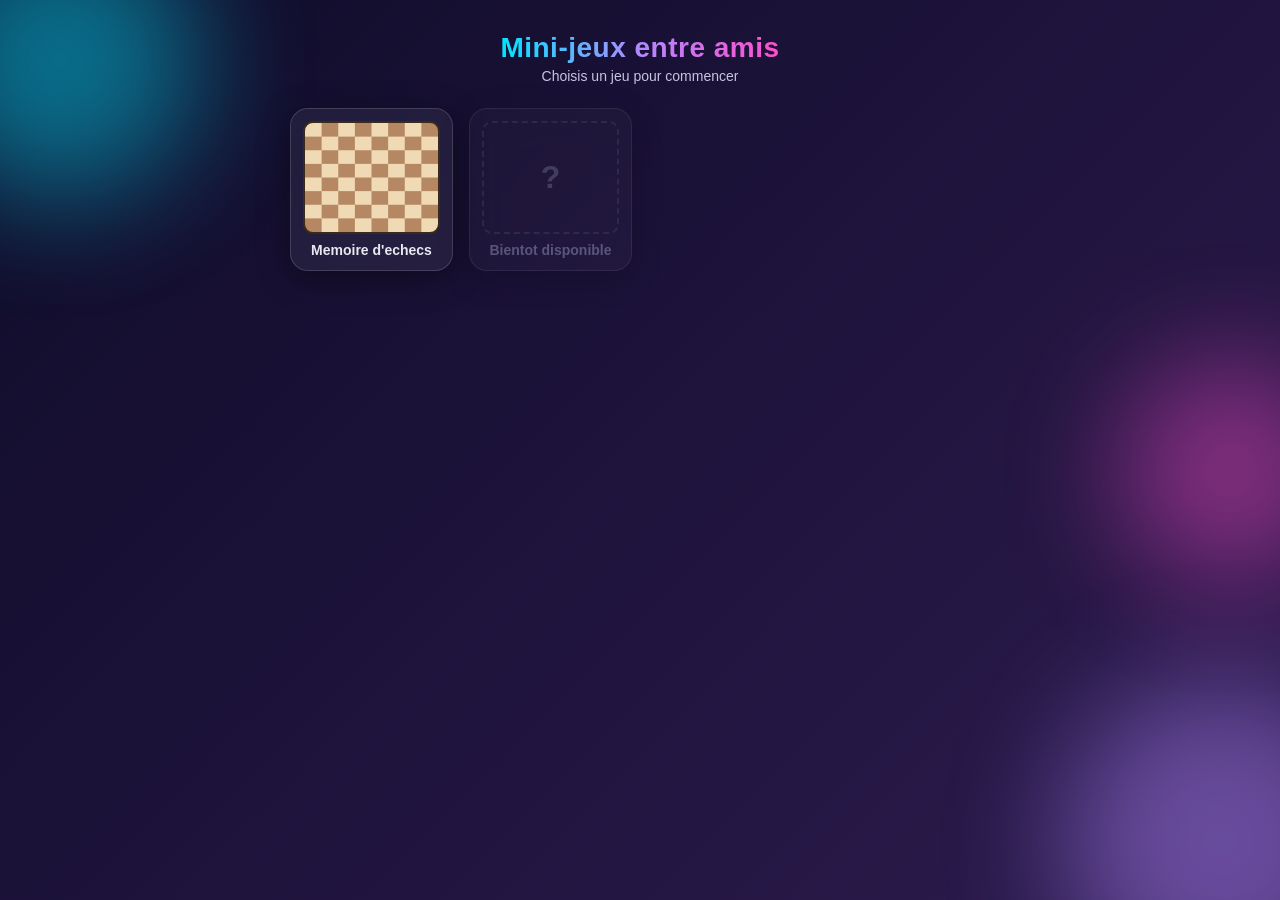
==== index.html @ b752e488 "Home menu" ====
<!DOCTYPE html>
<html lang="fr">
<head>
  <meta charset="UTF-8">
  <meta name="viewport" content="width=device-width, initial-scale=1.0">
  <title>Mini-jeux entre amis</title>
  <link rel="stylesheet" href="shared/theme.css">
  <link rel="stylesheet" href="style.css">
</head>
<body>

  <div class="orb orb-1"></div>
  <div class="orb orb-2"></div>
  <div class="orb orb-3"></div>

  <div class="page">
    <h1>Mini-jeux entre amis</h1>
    <p class="subtitle">Choisis un jeu pour commencer</p>

    <div class="games-grid">

      <a class="game-card" href="chess-memory/index.html">
        <div class="game-thumb game-thumb--chess"></div>
        <div class="game-title">Memoire d'echecs</div>
      </a>

      <div class="game-card game-card--soon">
        <div class="game-thumb game-thumb--soon">?</div>
        <div class="game-title">Bientot disponible</div>
      </div>


    </div>
  </div>

</body>
</html>
---- shared/theme.css ----
/* ============================================================
   THEME COMMUN - mini-jeux-amis
   ============================================================
   Ce fichier contient ce qui est partage par TOUTES les pages
   du site (page d'accueil + chaque jeu) : la reinitialisation
   de base, le fond degrade anime, les "orbes" flottantes, et
   quelques classes utilitaires.

   Chaque page doit charger ce fichier AVANT son propre style.css,
   par exemple :
     <link rel="stylesheet" href="../shared/theme.css">
     <link rel="stylesheet" href="style.css">
   ============================================================ */

* {
  box-sizing: border-box;
}

body {
  margin: 0;
  min-height: 100vh;
  font-family: 'Segoe UI', Arial, sans-serif;
  color: #e8e8f0;
  background: linear-gradient(-45deg, #0f0c29, #24243e, #1a1a40, #2d1b4e, #0f0c29);
  background-size: 400% 400%;
  animation: gradientFlow 18s ease infinite;
  display: flex;
  justify-content: center;
  align-items: flex-start;
  padding: 1.5rem 1rem;
  position: relative;
  overflow-x: hidden;
}

@keyframes gradientFlow {
  0%   { background-position: 0% 50%; }
  50%  { background-position: 100% 50%; }
  100% { background-position: 0% 50%; }
}

/* Orbes flottantes en fond */
.orb {
  position: fixed;
  border-radius: 50%;
  filter: blur(60px);
  opacity: 0.45;
  pointer-events: none;
  z-index: 0;
}
.orb-1 {
  width: 280px; height: 280px;
  background: #00e5ff;
  top: -80px; left: -80px;
  animation: floatOrb1 22s ease-in-out infinite;
}
.orb-2 {
  width: 320px; height: 320px;
  background: #b388ff;
  bottom: -100px; right: -100px;
  animation: floatOrb2 26s ease-in-out infinite;
}
.orb-3 {
  width: 220px; height: 220px;
  background: #ff4ecb;
  top: 40%; right: -60px;
  animation: floatOrb3 30s ease-in-out infinite;
}
@keyframes floatOrb1 {
  0%, 100% { transform: translate(0, 0); }
  50%      { transform: translate(70px, 90px); }
}
@keyframes floatOrb2 {
  0%, 100% { transform: translate(0, 0); }
  50%      { transform: translate(-60px, -80px); }
}
@keyframes floatOrb3 {
  0%, 100% { transform: translate(0, 0); }
  50%      { transform: translate(-50px, 60px); }
}

/* Classe utilitaire generique : cache un element */
.hidden {
  display: none !important;
}

/* ============================================================
   THEME CLAIR
   Active via la classe .light-theme sur <body> (cf. settings).
   Le fond passe en degrade clair et les orbes sont attenuees.
   Les surcharges propres a chaque jeu sont dans son style.css.
   ============================================================ */
body.light-theme {
  color: #25243a;
  background: linear-gradient(-45deg, #eef1fb, #f6ecfb, #e9f1fb, #fbeef6, #eef1fb);
  background-size: 400% 400%;
}
body.light-theme .orb {
  opacity: 0.28;
}
---- style.css ----
/* ============================================================
   PAGE D'ACCUEIL - mini-jeux-amis
   ============================================================
   Le theme commun (fond, orbes, .hidden) est dans
   shared/theme.css, charge avant ce fichier.
   ============================================================ */

.page {
  width: min(700px, 100%);
  display: flex;
  flex-direction: column;
  align-items: center;
  position: relative;
  z-index: 1;
}

.page h1 {
  text-align: center;
  margin: 0.5rem 0 0.25rem;
  font-size: 28px;
  font-weight: 700;
  letter-spacing: 0.5px;
  background: linear-gradient(90deg, #00e5ff, #b388ff, #ff4ecb);
  -webkit-background-clip: text;
  background-clip: text;
  color: transparent;
}

.subtitle {
  text-align: center;
  color: #c5c5e0;
  font-size: 14px;
  margin: 0 0 1.5rem;
}

/* Grille des jeux : carre, et qui s'adapte au nombre de jeux/largeur d'ecran */
.games-grid {
  display: grid;
  grid-template-columns: repeat(auto-fill, minmax(140px, 1fr));
  gap: 1rem;
  width: 100%;
}

/* Une carte = un jeu */
.game-card {
  aspect-ratio: 1;
  display: flex;
  flex-direction: column;
  align-items: center;
  justify-content: center;
  gap: 0.5rem;
  padding: 0.75rem;
  text-decoration: none;
  color: #e8e8f0;

  background: rgba(255, 255, 255, 0.06);
  backdrop-filter: blur(16px);
  -webkit-backdrop-filter: blur(16px);
  border: 1px solid rgba(255, 255, 255, 0.15);
  border-radius: 18px;
  box-shadow: 0 8px 32px rgba(0, 0, 0, 0.4);

  transition: transform 0.2s ease, box-shadow 0.2s ease, border-color 0.2s ease;
}

/* Effet au survol (uniquement sur les jeux jouables, donc les <a>) */
a.game-card:hover {
  transform: translateY(-4px) scale(1.02);
  border-color: rgba(0, 229, 255, 0.5);
  box-shadow: 0 12px 28px rgba(0, 0, 0, 0.45), 0 0 24px rgba(0, 229, 255, 0.25);
}
a.game-card:active {
  transform: translateY(-1px) scale(0.99);
}

.game-title {
  font-size: 14px;
  font-weight: 600;
  text-align: center;
}

/* Vignette generique : prend toute la largeur de la carte, coins arrondis */
.game-thumb {
  width: 100%;
  flex: 1;
  border-radius: 10px;
}

/* Vignette "Memoire d'echecs" : un damier dessine en CSS pur
   (repeating-conic-gradient cree un motif 2x2 ; avec un
   background-size de 25% x 25%, ce motif se repete 4x4 fois,
   ce qui donne un damier 8x8 -- comme un vrai echiquier). */
.game-thumb--chess {
  background-color: #f0d9b5;
  background-image: repeating-conic-gradient(
    #b58863 0% 25%,
    #f0d9b5 0% 50%
  );
  background-size: 25% 25%;
  border: 2px solid #3a2a1a;
}

/* Vignette des jeux "a venir" */
.game-thumb--soon {
  display: flex;
  align-items: center;
  justify-content: center;
  font-size: 32px;
  font-weight: 700;
  color: #6a6a8a;
  border: 2px dashed rgba(255, 255, 255, 0.15);
}

/* Carte d'un jeu pas encore disponible : grisee, pas d'effet au survol */
.game-card--soon {
  opacity: 0.5;
  cursor: default;
}
.game-card--soon .game-title {
  color: #9a9ac0;
}
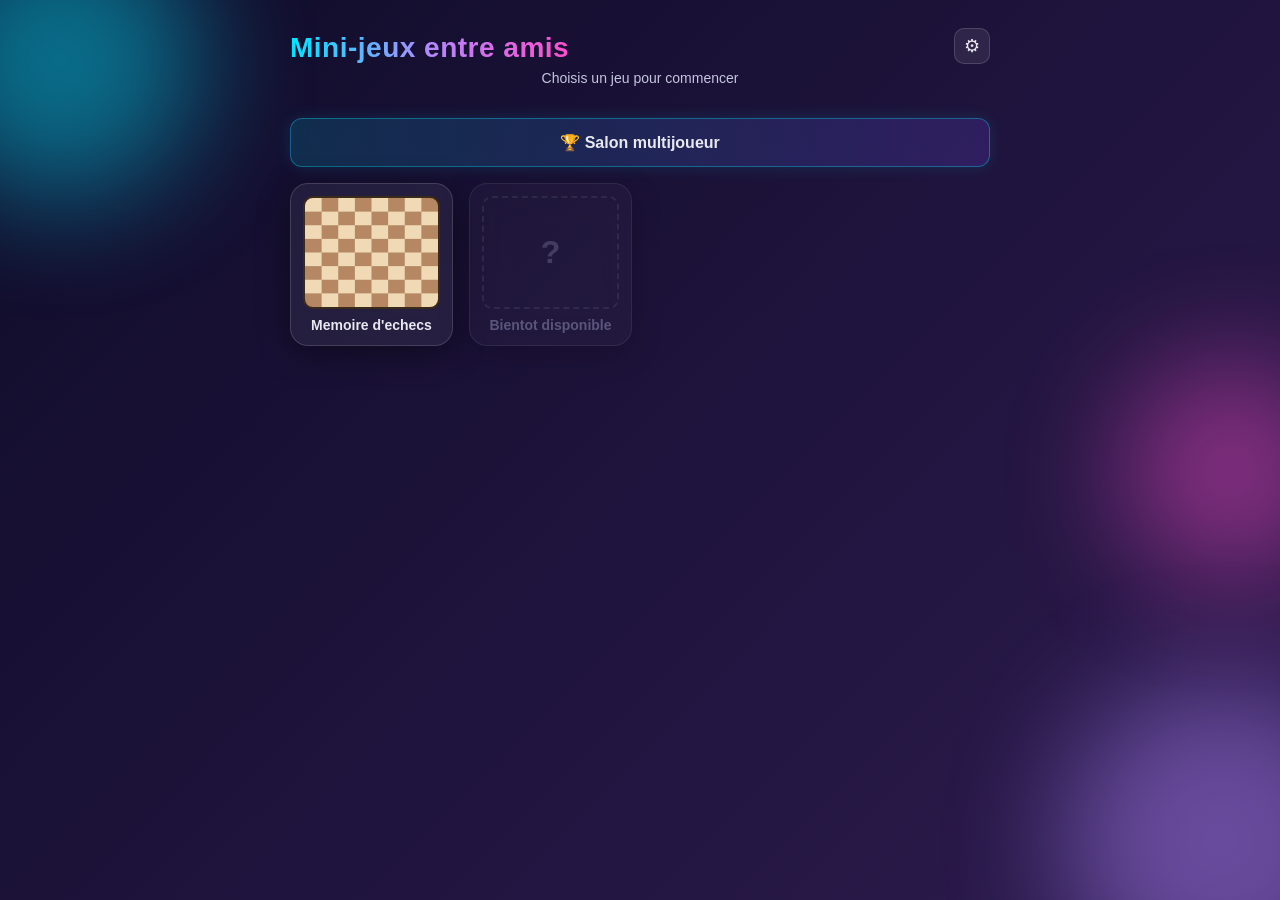
==== commit c29798a3: "maj 1(1)" ====
--- a/index.html
+++ b/index.html
@@ -6,6 +6,7 @@
   <title>Mini-jeux entre amis</title>
   <link rel="stylesheet" href="shared/theme.css">
   <link rel="stylesheet" href="style.css">
+  <link rel="icon" type="image/png" href="favicon.png">
 </head>
 <body>
 
@@ -14,8 +15,13 @@
   <div class="orb orb-3"></div>
 
   <div class="page">
-    <h1>Mini-jeux entre amis</h1>
+    <div class="home-topbar">
+      <h1>Mini-jeux entre amis</h1>
+      <button id="homeSettingsBtn" class="home-icon-btn" title="Parametres" aria-label="Parametres">&#9881;</button>
+    </div>
     <p class="subtitle">Choisis un jeu pour commencer</p>
+
+    <button id="salonBtn" class="home-salon-btn">&#127942; Salon multijoueur</button>
 
     <div class="games-grid">
 
@@ -29,9 +35,207 @@
         <div class="game-title">Bientot disponible</div>
       </div>
 
-
     </div>
   </div>
+
+  <!-- MODALE SALON -->
+  <div class="home-modal-overlay hidden" id="salonModal">
+    <div class="home-modal-card">
+      <div class="home-modal-header">
+        <h2>Salon multijoueur</h2>
+        <button id="salonModalCloseBtn" class="home-icon-btn" aria-label="Fermer">&#10005;</button>
+      </div>
+
+      <!-- Etape 1 : creer ou rejoindre -->
+      <div id="salonStep1">
+        <button id="showCreateBtn" class="home-mode-btn">
+          <span class="home-mode-btn-title">Creer un salon</span>
+          <span class="home-mode-btn-desc">Lance une session et invite tes amis</span>
+        </button>
+        <div class="home-online-divider"><span>ou</span></div>
+        <button id="showJoinBtn" class="home-mode-btn">
+          <span class="home-mode-btn-title">Rejoindre un salon</span>
+          <span class="home-mode-btn-desc">Entre le code donne par le createur</span>
+        </button>
+      </div>
+
+      <!-- Etape 2a : creer -->
+      <div id="salonCreateStep" class="hidden">
+        <button type="button" id="createBackBtn" class="home-back-btn">&larr; Retour</button>
+        <label class="home-label" for="createNameInput">Ton prenom</label>
+        <input type="text" id="createNameInput" class="home-input" placeholder="Ton prenom" autocomplete="off">
+        <span class="home-field-label">Choix du jeu</span>
+        <div class="home-game-choice">
+          <div class="home-game-choice-item">&#9822; Memoire d'echecs</div>
+        </div>
+        <button id="doCreateBtn" class="home-primary-btn">Creer le salon</button>
+        <p id="createError" class="home-error hidden"></p>
+      </div>
+
+      <!-- Etape 2b : rejoindre -->
+      <div id="salonJoinStep" class="hidden">
+        <button type="button" id="joinBackBtn" class="home-back-btn">&larr; Retour</button>
+        <label class="home-label" for="joinNameInput">Ton prenom</label>
+        <input type="text" id="joinNameInput" class="home-input" placeholder="Ton prenom" autocomplete="off">
+        <label class="home-label" for="joinCodeInput">Code du salon</label>
+        <input type="text" id="joinCodeInput" class="home-input home-code-input"
+               placeholder="AB3X7K" maxlength="6"
+               autocomplete="off" autocapitalize="characters">
+        <button id="doJoinBtn" class="home-primary-btn">Rejoindre</button>
+        <p id="joinError" class="home-error hidden"></p>
+      </div>
+    </div>
+  </div>
+
+  <!-- MODALE PARAMETRES -->
+  <div class="home-modal-overlay hidden" id="homeSettingsModal">
+    <div class="home-modal-card">
+      <div class="home-modal-header">
+        <h2>Parametres</h2>
+        <button id="homeSettingsCloseBtn" class="home-icon-btn" aria-label="Fermer">&#10005;</button>
+      </div>
+
+      <div class="home-setting-row">
+        <span>Theme clair</span>
+        <label class="home-switch">
+          <input type="checkbox" id="homeThemeToggle">
+          <span class="home-slider"></span>
+        </label>
+      </div>
+
+      <div class="home-modal-actions">
+        <button id="homeSettingsQuitBtn" class="home-small-btn home-ghost-btn">Quitter</button>
+        <button id="homeSettingsSaveBtn" class="home-primary-btn">Sauvegarder</button>
+      </div>
+    </div>
+  </div>
+
+  <script>
+    // ============================================================
+    // THEME GLOBAL
+    // ============================================================
+    var currentTheme = 'dark';
+
+    function loadGlobalTheme() {
+      try {
+        var prefs = JSON.parse(localStorage.getItem('chessMemoryPreferences') || '{}');
+        return prefs.theme || 'dark';
+      } catch(e) { return 'dark'; }
+    }
+
+    function applyGlobalTheme(t) {
+      document.body.classList.toggle('light-theme', t === 'light');
+    }
+
+    currentTheme = loadGlobalTheme();
+    applyGlobalTheme(currentTheme);
+
+    // ============================================================
+    // MODALE PARAMETRES
+    // ============================================================
+    document.getElementById('homeSettingsBtn').addEventListener('click', function() {
+      document.getElementById('homeThemeToggle').checked = (currentTheme === 'light');
+      document.getElementById('homeSettingsModal').classList.remove('hidden');
+    });
+
+    function closeHomeSettings() {
+      document.getElementById('homeSettingsModal').classList.add('hidden');
+    }
+
+    document.getElementById('homeSettingsCloseBtn').addEventListener('click', closeHomeSettings);
+    document.getElementById('homeSettingsQuitBtn').addEventListener('click', closeHomeSettings);
+    document.getElementById('homeSettingsModal').addEventListener('click', function(e) {
+      if (e.target === document.getElementById('homeSettingsModal')) closeHomeSettings();
+    });
+
+    document.getElementById('homeSettingsSaveBtn').addEventListener('click', function() {
+      currentTheme = document.getElementById('homeThemeToggle').checked ? 'light' : 'dark';
+      applyGlobalTheme(currentTheme);
+      // Enregistre dans la cle partagee avec chess-memory
+      try {
+        var prefs = JSON.parse(localStorage.getItem('chessMemoryPreferences') || '{}');
+        prefs.theme = currentTheme;
+        localStorage.setItem('chessMemoryPreferences', JSON.stringify(prefs));
+      } catch(e) {}
+      closeHomeSettings();
+    });
+
+    // ============================================================
+    // MODALE SALON
+    // ============================================================
+    function showSalonPanel(showId, hideId1, hideId2) {
+      document.getElementById(showId).classList.remove('hidden');
+      document.getElementById(hideId1).classList.add('hidden');
+      document.getElementById(hideId2).classList.add('hidden');
+    }
+
+    document.getElementById('salonBtn').addEventListener('click', function() {
+      showSalonPanel('salonStep1', 'salonCreateStep', 'salonJoinStep');
+      document.getElementById('salonModal').classList.remove('hidden');
+    });
+
+    document.getElementById('salonModalCloseBtn').addEventListener('click', function() {
+      document.getElementById('salonModal').classList.add('hidden');
+    });
+    document.getElementById('salonModal').addEventListener('click', function(e) {
+      if (e.target === document.getElementById('salonModal'))
+        document.getElementById('salonModal').classList.add('hidden');
+    });
+
+    document.getElementById('showCreateBtn').addEventListener('click', function() {
+      showSalonPanel('salonCreateStep', 'salonStep1', 'salonJoinStep');
+    });
+    document.getElementById('showJoinBtn').addEventListener('click', function() {
+      showSalonPanel('salonJoinStep', 'salonStep1', 'salonCreateStep');
+    });
+    document.getElementById('createBackBtn').addEventListener('click', function() {
+      showSalonPanel('salonStep1', 'salonCreateStep', 'salonJoinStep');
+    });
+    document.getElementById('joinBackBtn').addEventListener('click', function() {
+      showSalonPanel('salonStep1', 'salonJoinStep', 'salonCreateStep');
+    });
+
+    document.getElementById('doCreateBtn').addEventListener('click', function() {
+      var name = document.getElementById('createNameInput').value.trim();
+      var err = document.getElementById('createError');
+      if (!name) {
+        err.textContent = 'Entre ton prenom.';
+        err.classList.remove('hidden');
+        return;
+      }
+      err.classList.add('hidden');
+      sessionStorage.setItem('pendingPlayerName', name);
+      sessionStorage.setItem('pendingOnlineAction', 'create');
+      window.location.href = 'chess-memory/index.html';
+    });
+
+    document.getElementById('doJoinBtn').addEventListener('click', function() {
+      var name = document.getElementById('joinNameInput').value.trim();
+      var code = document.getElementById('joinCodeInput').value.trim().toUpperCase();
+      var err = document.getElementById('joinError');
+      if (!name) {
+        err.textContent = 'Entre ton prenom.';
+        err.classList.remove('hidden');
+        return;
+      }
+      if (!code || code.length !== 6) {
+        err.textContent = 'Entre un code a 6 caracteres.';
+        err.classList.remove('hidden');
+        return;
+      }
+      err.classList.add('hidden');
+      sessionStorage.setItem('pendingPlayerName', name);
+      sessionStorage.setItem('pendingOnlineSalonCode', code);
+      window.location.href = 'chess-memory/index.html';
+    });
+
+    document.getElementById('createNameInput').addEventListener('keydown', function(e) {
+      if (e.key === 'Enter') document.getElementById('doCreateBtn').click();
+    });
+    document.getElementById('joinCodeInput').addEventListener('keydown', function(e) {
+      if (e.key === 'Enter') document.getElementById('doJoinBtn').click();
+    });
+  </script>
 
 </body>
 </html>
--- a/style.css
+++ b/style.css
@@ -119,3 +119,346 @@
 .game-card--soon .game-title {
   color: #9a9ac0;
 }
+
+/* ============================================================
+   TOPBAR DE L'ACCUEIL
+   ============================================================ */
+.home-topbar {
+  width: 100%;
+  display: flex;
+  align-items: center;
+  justify-content: space-between;
+  margin-bottom: 0.1rem;
+}
+.home-topbar h1 {
+  margin: 0.5rem 0 0.25rem;
+}
+
+.home-icon-btn {
+  width: 36px;
+  height: 36px;
+  border-radius: 10px;
+  background: rgba(255, 255, 255, 0.08);
+  border: 1px solid rgba(255, 255, 255, 0.15);
+  color: #e8e8f0;
+  font-size: 18px;
+  cursor: pointer;
+  display: flex;
+  align-items: center;
+  justify-content: center;
+  flex-shrink: 0;
+  transition: border-color 0.2s, box-shadow 0.2s;
+}
+.home-icon-btn:hover {
+  border-color: #00e5ff;
+  box-shadow: 0 0 12px rgba(0, 229, 255, 0.35);
+}
+
+/* ============================================================
+   BOUTON SALON (CTA principal)
+   ============================================================ */
+.home-salon-btn {
+  width: 100%;
+  padding: 14px 16px;
+  margin: 0.5rem 0 1rem;
+  border-radius: 12px;
+  cursor: pointer;
+  text-align: center;
+  color: #e8e8f0;
+  font-size: 16px;
+  font-weight: 700;
+  background: linear-gradient(90deg, rgba(0,184,212,0.18), rgba(124,77,255,0.18));
+  border: 1px solid rgba(0, 229, 255, 0.35);
+  box-shadow: 0 0 16px rgba(0, 229, 255, 0.12);
+  transition: transform 0.2s, box-shadow 0.2s, border-color 0.2s;
+}
+.home-salon-btn:hover {
+  transform: translateY(-2px);
+  border-color: #00e5ff;
+  box-shadow: 0 8px 22px rgba(0, 0, 0, 0.35), 0 0 18px rgba(0, 229, 255, 0.3);
+}
+
+/* ============================================================
+   MODALES (salon + parametres)
+   ============================================================ */
+.home-modal-overlay {
+  position: fixed;
+  inset: 0;
+  z-index: 2000;
+  background: rgba(8, 6, 24, 0.62);
+  backdrop-filter: blur(4px);
+  -webkit-backdrop-filter: blur(4px);
+  display: flex;
+  align-items: center;
+  justify-content: center;
+  padding: 1rem;
+}
+.home-modal-card {
+  background: rgba(26, 22, 51, 0.97);
+  border: 1px solid rgba(255, 255, 255, 0.15);
+  border-radius: 16px;
+  padding: 1.25rem;
+  width: min(420px, 94vw);
+  max-height: 90vh;
+  overflow-y: auto;
+  box-shadow: 0 12px 40px rgba(0, 0, 0, 0.5);
+  display: flex;
+  flex-direction: column;
+  gap: 0.6rem;
+}
+.home-modal-header {
+  display: flex;
+  align-items: center;
+  justify-content: space-between;
+}
+.home-modal-header h2 {
+  margin: 0;
+  font-size: 18px;
+  color: #e8e8f0;
+}
+.home-modal-actions {
+  display: flex;
+  gap: 0.75rem;
+  margin-top: 0.25rem;
+}
+
+/* Boutons mode (creer / rejoindre) */
+.home-mode-btn {
+  width: 100%;
+  display: flex;
+  flex-direction: column;
+  align-items: flex-start;
+  gap: 2px;
+  padding: 14px 16px;
+  border-radius: 12px;
+  cursor: pointer;
+  text-align: left;
+  color: #e8e8f0;
+  background: rgba(255, 255, 255, 0.06);
+  border: 1px solid rgba(255, 255, 255, 0.15);
+  transition: transform 0.2s, box-shadow 0.2s, border-color 0.2s;
+}
+.home-mode-btn:hover {
+  transform: translateY(-2px);
+  border-color: rgba(0, 229, 255, 0.5);
+  box-shadow: 0 8px 22px rgba(0, 0, 0, 0.35), 0 0 18px rgba(0, 229, 255, 0.2);
+}
+.home-mode-btn-title { font-size: 15px; font-weight: 700; }
+.home-mode-btn-desc  { font-size: 12px; color: #9a9ac0; }
+
+/* Separateur "ou" */
+.home-online-divider {
+  display: flex;
+  align-items: center;
+  gap: 10px;
+  color: #9a9ac0;
+  font-size: 13px;
+  margin: 2px 0;
+}
+.home-online-divider::before,
+.home-online-divider::after {
+  content: "";
+  flex: 1;
+  height: 1px;
+  background: rgba(255, 255, 255, 0.12);
+}
+
+/* Bouton retour */
+.home-back-btn {
+  background: none;
+  border: none;
+  cursor: pointer;
+  padding: 0;
+  font: inherit;
+  color: #9a9ac0;
+  font-size: 13px;
+  align-self: flex-start;
+  margin-bottom: 0.1rem;
+}
+.home-back-btn:hover { color: #00e5ff; }
+
+/* Labels et inputs */
+.home-label {
+  font-size: 14px;
+  color: #c5c5e0;
+  font-weight: 600;
+  margin-top: 0.2rem;
+}
+.home-field-label {
+  font-size: 14px;
+  color: #c5c5e0;
+  font-weight: 600;
+  margin-top: 0.4rem;
+}
+.home-input {
+  width: 100%;
+  padding: 9px 12px;
+  border-radius: 8px;
+  border: 1px solid rgba(255, 255, 255, 0.2);
+  background: rgba(255, 255, 255, 0.08);
+  color: #e8e8f0;
+  font-size: 15px;
+  outline: none;
+  transition: border-color 0.2s, box-shadow 0.2s;
+}
+.home-input:focus {
+  border-color: #00e5ff;
+  box-shadow: 0 0 0 3px rgba(0, 229, 255, 0.25);
+}
+.home-code-input {
+  text-transform: uppercase;
+  letter-spacing: 0.12em;
+  font-weight: 700;
+  text-align: center;
+}
+.home-input::placeholder { color: #9a9ac0; font-size: 13px; }
+
+/* Choix du jeu */
+.home-game-choice { margin-top: 4px; }
+.home-game-choice-item {
+  padding: 12px 16px;
+  border-radius: 10px;
+  border: 2px solid #00e5ff;
+  background: rgba(0, 229, 255, 0.1);
+  color: #e8e8f0;
+  font-size: 14px;
+  font-weight: 600;
+  text-align: center;
+}
+
+/* Boutons */
+.home-primary-btn {
+  background: linear-gradient(90deg, #00b8d4, #7c4dff);
+  color: #fff;
+  border: none;
+  border-radius: 10px;
+  padding: 12px;
+  font-size: 15px;
+  font-weight: 600;
+  cursor: pointer;
+  width: 100%;
+  box-shadow: 0 4px 14px rgba(124, 77, 255, 0.35);
+  transition: transform 0.15s, box-shadow 0.2s;
+}
+.home-primary-btn:hover {
+  box-shadow: 0 6px 22px rgba(0, 229, 255, 0.5);
+  transform: translateY(-2px);
+}
+.home-modal-actions .home-primary-btn { width: auto; flex: 1; }
+
+.home-small-btn {
+  flex: 1;
+  padding: 10px 12px;
+  border-radius: 8px;
+  background: linear-gradient(90deg, #00b8d4, #7c4dff);
+  border: none;
+  color: #fff;
+  font-size: 13px;
+  font-weight: 600;
+  cursor: pointer;
+  transition: box-shadow 0.2s, transform 0.15s;
+}
+.home-small-btn:hover {
+  box-shadow: 0 0 10px rgba(0, 229, 255, 0.6);
+  transform: translateY(-1px);
+}
+.home-ghost-btn {
+  background: rgba(255, 255, 255, 0.08);
+  color: #c5c5e0;
+}
+.home-ghost-btn:hover { box-shadow: 0 0 10px rgba(255, 255, 255, 0.25); }
+
+/* Ligne de reglage (parametres) */
+.home-setting-row {
+  width: 100%;
+  display: flex;
+  align-items: center;
+  justify-content: space-between;
+  padding: 8px 0;
+  font-size: 14px;
+  color: #e8e8f0;
+  border-bottom: 1px solid rgba(255, 255, 255, 0.08);
+}
+
+/* Toggle switch */
+.home-switch {
+  position: relative;
+  display: inline-block;
+  width: 46px;
+  height: 26px;
+  flex-shrink: 0;
+}
+.home-switch input { opacity: 0; width: 0; height: 0; }
+.home-slider {
+  position: absolute;
+  inset: 0;
+  cursor: pointer;
+  background: rgba(255, 255, 255, 0.2);
+  border-radius: 26px;
+  transition: background 0.2s;
+}
+.home-slider::before {
+  content: "";
+  position: absolute;
+  width: 20px; height: 20px;
+  left: 3px; top: 3px;
+  background: #fff;
+  border-radius: 50%;
+  transition: transform 0.2s;
+}
+.home-switch input:checked + .home-slider { background: linear-gradient(90deg, #00b8d4, #7c4dff); }
+.home-switch input:checked + .home-slider::before { transform: translateX(20px); }
+
+/* Message d'erreur */
+.home-error {
+  color: #ff6b6b;
+  font-size: 13px;
+  text-align: center;
+  padding: 4px 0;
+  width: 100%;
+}
+
+/* ============================================================
+   SURCHARGES THEME CLAIR (accueil)
+   ============================================================ */
+body.light-theme .home-modal-card {
+  background: rgba(255, 255, 255, 0.97);
+  border-color: rgba(0, 0, 0, 0.08);
+}
+body.light-theme .home-modal-header h2,
+body.light-theme .home-setting-row { color: #25243a; }
+body.light-theme .home-setting-row { border-bottom-color: rgba(0, 0, 0, 0.08); }
+body.light-theme .home-label,
+body.light-theme .home-field-label,
+body.light-theme .home-mode-btn-desc { color: #6a6a8a; }
+body.light-theme .home-input {
+  background: rgba(0, 0, 0, 0.04);
+  border-color: rgba(0, 0, 0, 0.15);
+  color: #25243a;
+}
+body.light-theme .home-mode-btn {
+  background: rgba(0, 0, 0, 0.04);
+  border-color: rgba(0, 0, 0, 0.12);
+  color: #25243a;
+}
+body.light-theme .home-game-choice-item {
+  background: rgba(0, 184, 212, 0.1);
+  border-color: #00b8d4;
+  color: #25243a;
+}
+body.light-theme .home-slider { background: rgba(0, 0, 0, 0.2); }
+body.light-theme .home-ghost-btn { background: rgba(0, 0, 0, 0.06); color: #6a6a8a; }
+body.light-theme .home-icon-btn {
+  background: rgba(0, 0, 0, 0.04);
+  border-color: rgba(0, 0, 0, 0.12);
+  color: #25243a;
+}
+body.light-theme .home-salon-btn {
+  color: #25243a;
+  background: linear-gradient(90deg, rgba(0,184,212,0.12), rgba(124,77,255,0.12));
+  border-color: rgba(0, 184, 212, 0.4);
+}
+body.light-theme .home-online-divider { color: #9a9ac0; }
+body.light-theme .home-online-divider::before,
+body.light-theme .home-online-divider::after { background: rgba(0, 0, 0, 0.1); }
+
